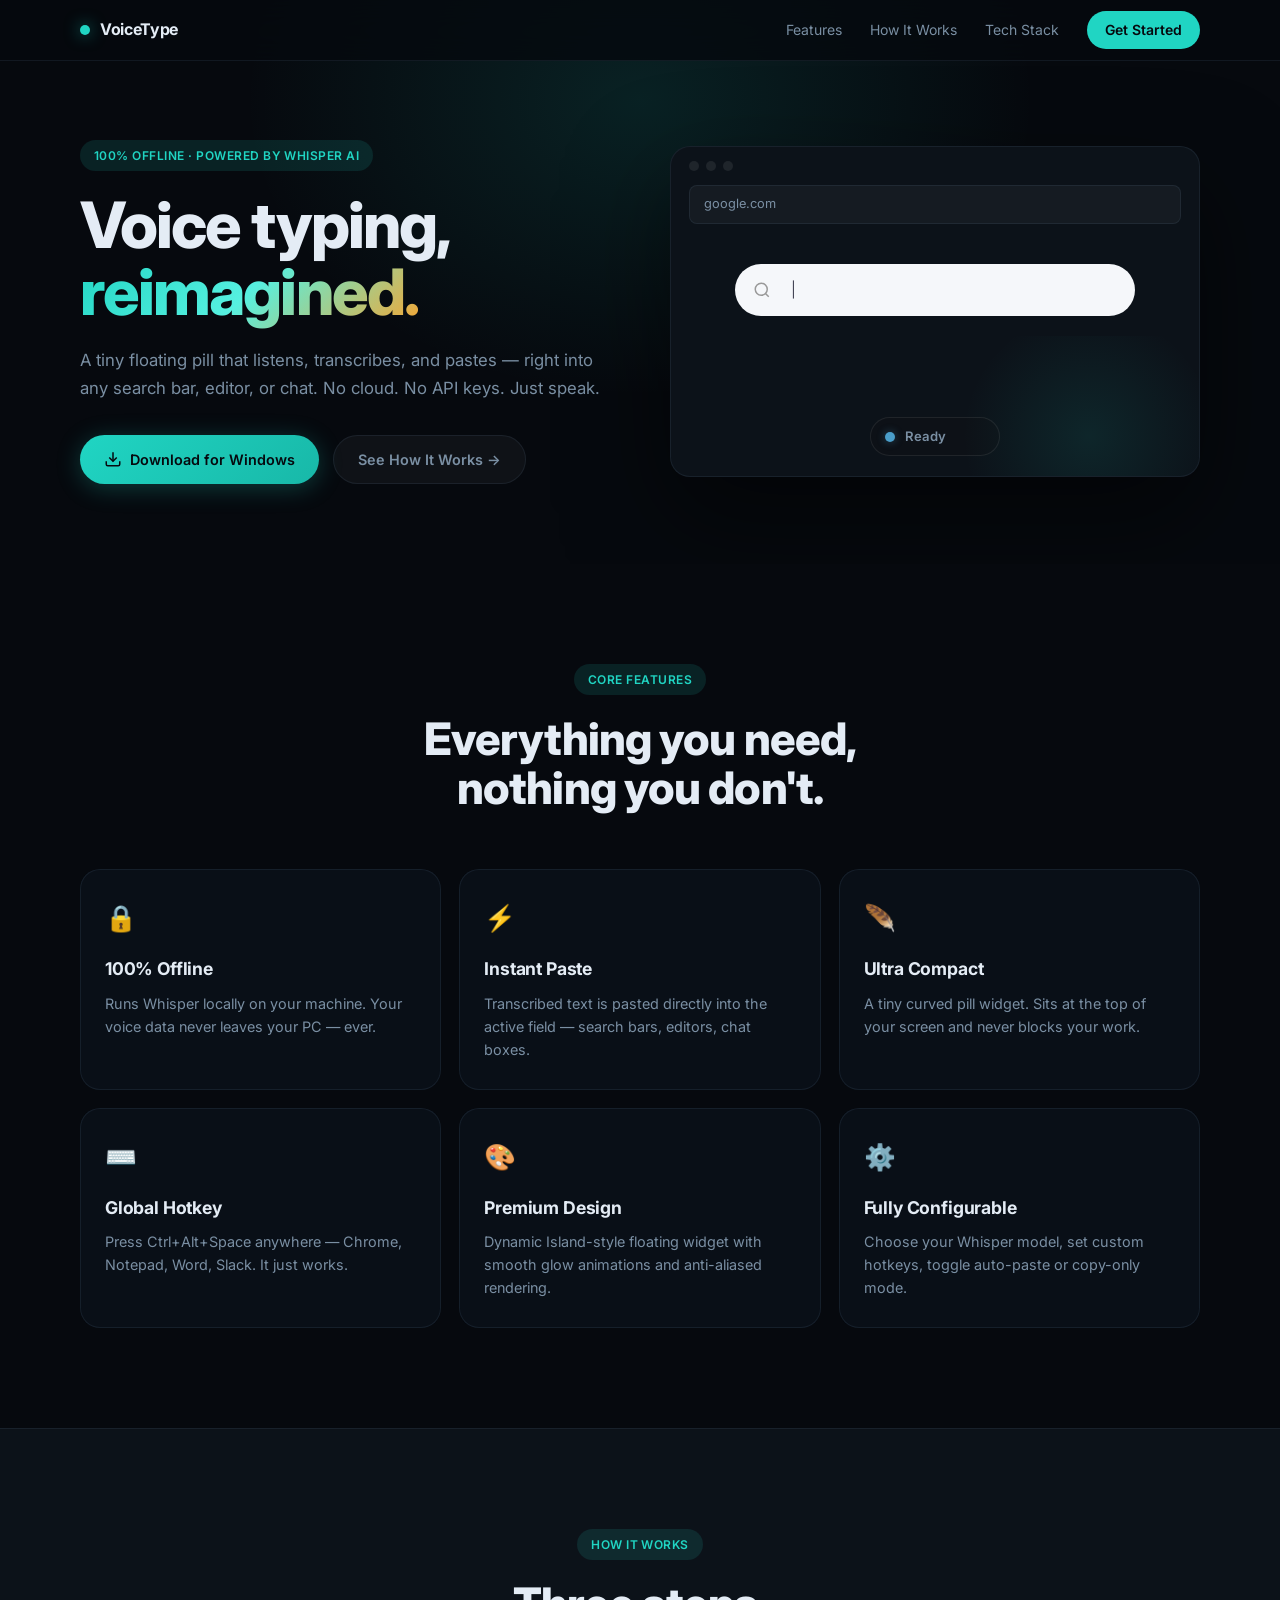
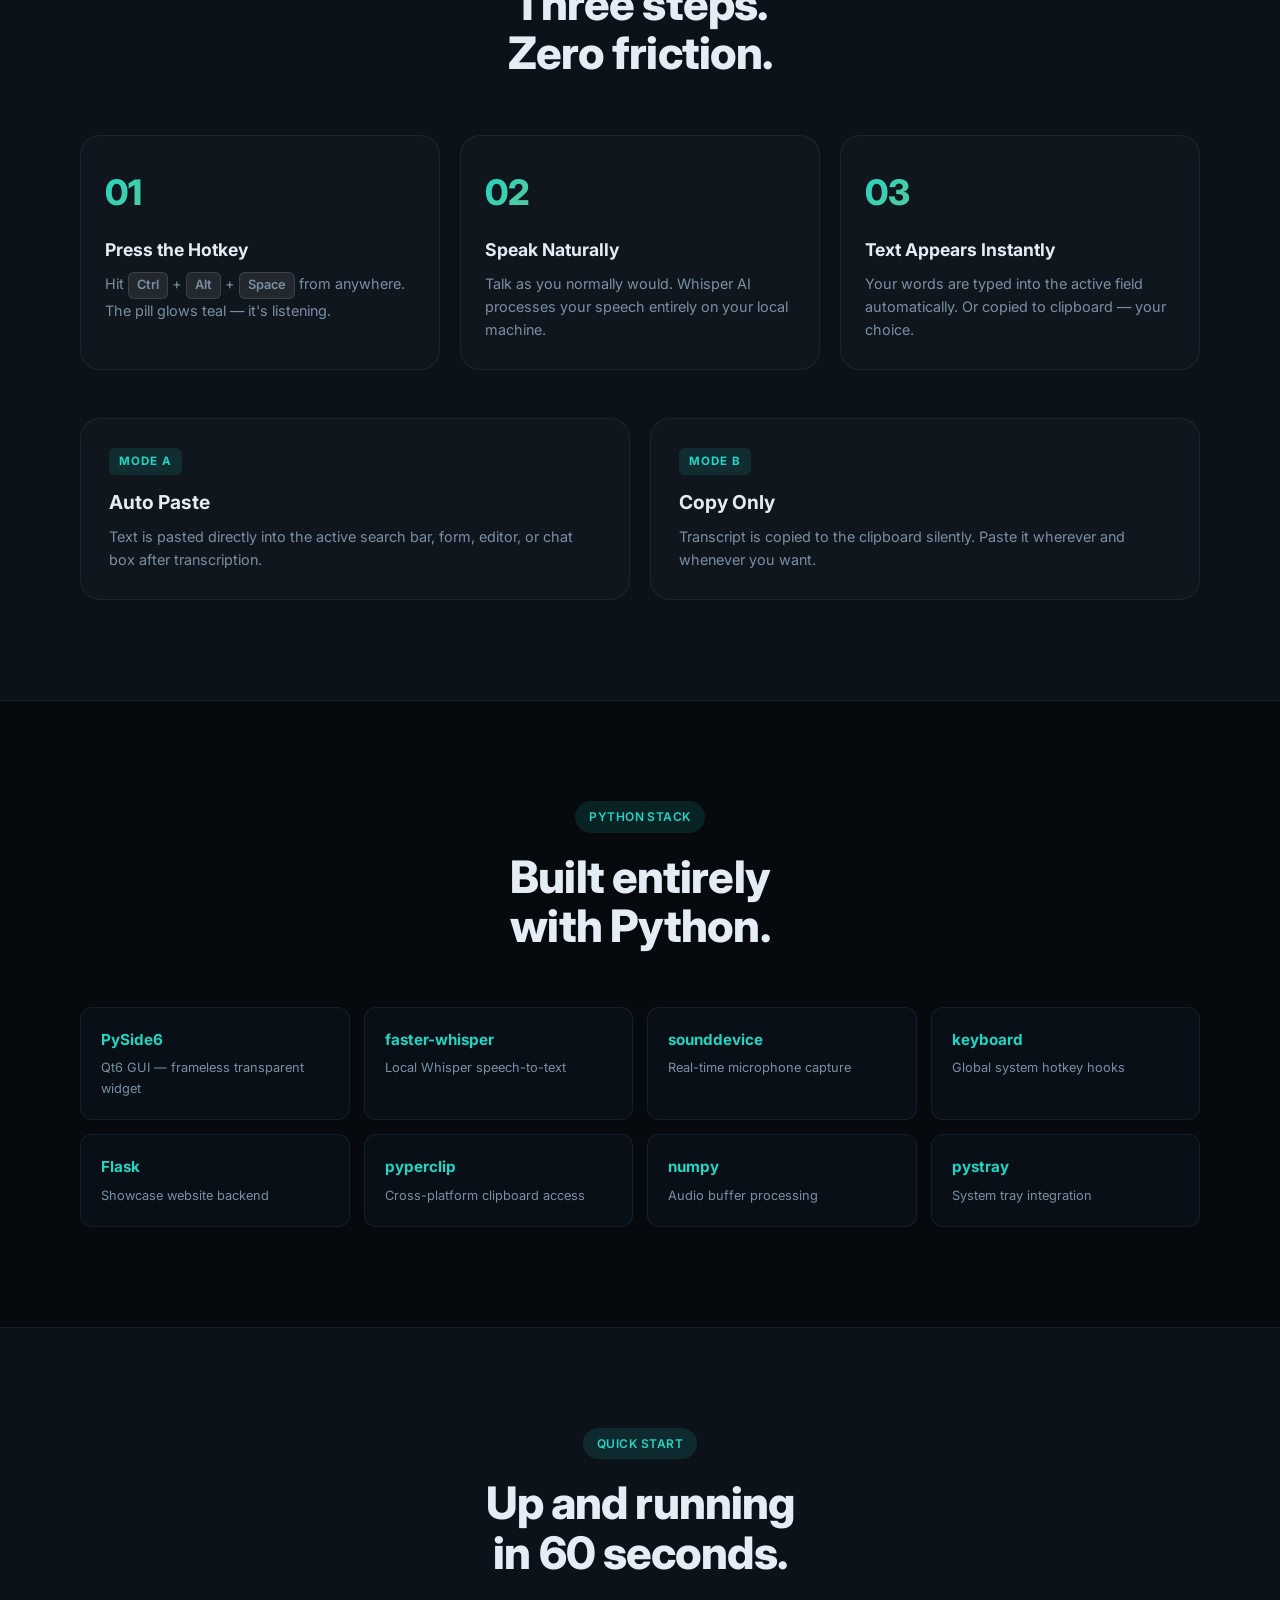
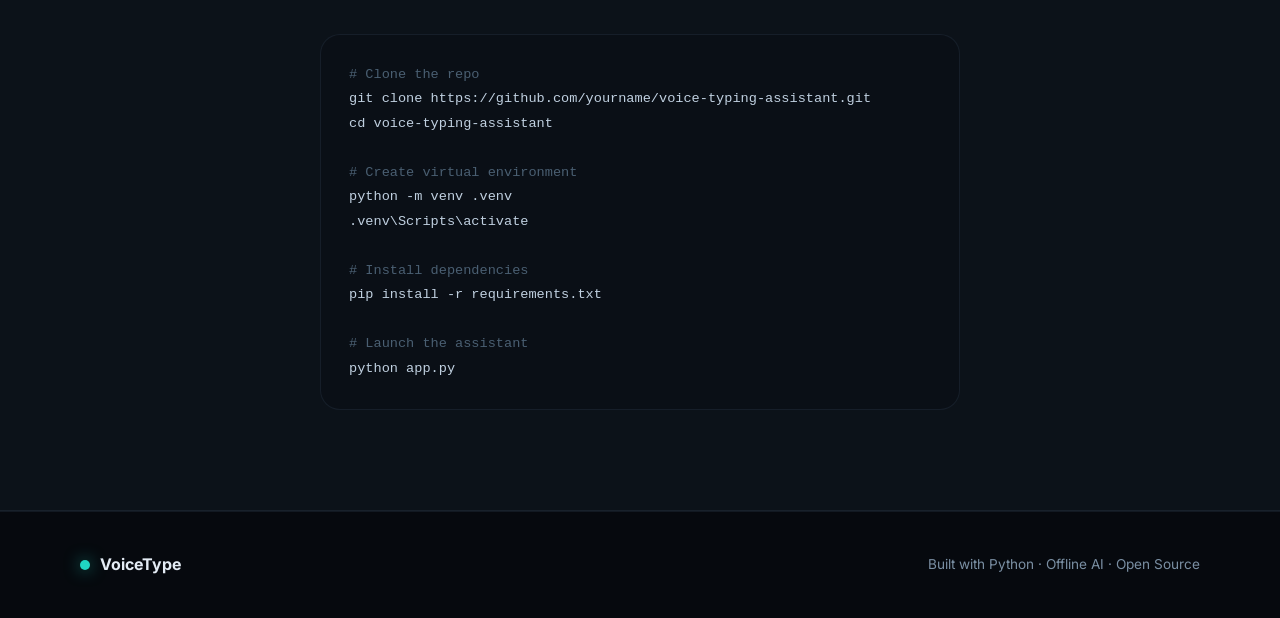
==== docs/index.html @ 8f7ecbcd "Add static docs for GitHub Pages hosting" ====
<!doctype html>
<html lang="en">
<head>
  <meta charset="utf-8">
  <meta name="viewport" content="width=device-width, initial-scale=1">
  <title>Voice Typing Assistant — Offline AI Voice Input for Windows</title>
  <meta name="description" content="A tiny floating voice assistant that transcribes speech locally using Whisper AI. No cloud, no API keys, no subscription. Built with Python.">
  <link rel="preconnect" href="https://fonts.googleapis.com">
  <link rel="preconnect" href="https://fonts.gstatic.com" crossorigin>
  <link href="https://fonts.googleapis.com/css2?family=Inter:wght@400;500;600;700;800&display=swap" rel="stylesheet">
  <link rel="icon" type="image/png" href="img/favicon.png">
  <link rel="stylesheet" href="css/style.css">
</head>
<body>

  <!-- ── Navigation ─────────────────────────────────────────────── -->
  <nav class="nav" id="nav">
    <div class="nav-inner">
      <a href="#" class="nav-brand">
        <span class="nav-dot"></span>
        <span>VoiceType</span>
      </a>
      <div class="nav-links">
        <a href="#features">Features</a>
        <a href="#how">How It Works</a>
        <a href="#tech">Tech Stack</a>
        <a href="#install" class="nav-cta">Get Started</a>
      </div>
    </div>
  </nav>

  <!-- ── Hero ───────────────────────────────────────────────────── -->
  <section class="hero">
    <div class="hero-glow"></div>
    <div class="container">
      <div class="hero-content fade-up">
        <span class="badge">100% Offline · Powered by Whisper AI</span>
        <h1>Voice typing,<br><span class="gradient-text">reimagined.</span></h1>
        <p class="hero-sub">A tiny floating pill that listens, transcribes, and pastes — right into any search bar, editor, or chat. No cloud. No API keys. Just speak.</p>
        <div class="hero-btns">
          <a href="#install" class="btn btn-primary">
            <svg width="18" height="18" viewBox="0 0 24 24" fill="none" stroke="currentColor" stroke-width="2"><path d="M21 15v4a2 2 0 0 1-2 2H5a2 2 0 0 1-2-2v-4"/><polyline points="7 10 12 15 17 10"/><line x1="12" y1="15" x2="12" y2="3"/></svg>
            Download for Windows
          </a>
          <a href="#how" class="btn btn-ghost">See How It Works →</a>
        </div>
      </div>

      <!-- Interactive pill demo -->
      <div class="hero-demo fade-up delay-1">
        <div class="demo-window">
          <div class="demo-dots"><span></span><span></span><span></span></div>
          <div class="demo-url-bar">google.com</div>
          <div class="demo-search-area">
            <div class="demo-search-box">
              <svg width="18" height="18" viewBox="0 0 24 24" fill="none" stroke="#999" stroke-width="2"><circle cx="11" cy="11" r="8"/><line x1="21" y1="21" x2="16.65" y2="16.65"/></svg>
              <span class="typed-text" id="typed-text"></span>
              <span class="cursor-blink">|</span>
            </div>
          </div>
          <!-- Floating pill inside the demo -->
          <div class="pill-widget" id="pill-widget">
            <div class="pill-glow" id="pill-glow"></div>
            <div class="pill-body">
              <div class="pill-dot" id="pill-dot"></div>
              <span class="pill-label" id="pill-label">Ready</span>
            </div>
          </div>
        </div>
      </div>
    </div>
  </section>

  <!-- ── Features ───────────────────────────────────────────────── -->
  <section class="section" id="features">
    <div class="container">
      <div class="section-head fade-up">
        <span class="badge">Core Features</span>
        <h2>Everything you need,<br>nothing you don't.</h2>
      </div>
      <div class="features-grid">
        <div class="feature-card fade-up">
          <div class="feature-icon">🔒</div>
          <h3>100% Offline</h3>
          <p>Runs Whisper locally on your machine. Your voice data never leaves your PC — ever.</p>
        </div>
        <div class="feature-card fade-up delay-1">
          <div class="feature-icon">⚡</div>
          <h3>Instant Paste</h3>
          <p>Transcribed text is pasted directly into the active field — search bars, editors, chat boxes.</p>
        </div>
        <div class="feature-card fade-up delay-2">
          <div class="feature-icon">🪶</div>
          <h3>Ultra Compact</h3>
          <p>A tiny curved pill widget. Sits at the top of your screen and never blocks your work.</p>
        </div>
        <div class="feature-card fade-up">
          <div class="feature-icon">⌨️</div>
          <h3>Global Hotkey</h3>
          <p>Press Ctrl+Alt+Space anywhere — Chrome, Notepad, Word, Slack. It just works.</p>
        </div>
        <div class="feature-card fade-up delay-1">
          <div class="feature-icon">🎨</div>
          <h3>Premium Design</h3>
          <p>Dynamic Island-style floating widget with smooth glow animations and anti-aliased rendering.</p>
        </div>
        <div class="feature-card fade-up delay-2">
          <div class="feature-icon">⚙️</div>
          <h3>Fully Configurable</h3>
          <p>Choose your Whisper model, set custom hotkeys, toggle auto-paste or copy-only mode.</p>
        </div>
      </div>
    </div>
  </section>

  <!-- ── How It Works ───────────────────────────────────────────── -->
  <section class="section section-dark" id="how">
    <div class="container">
      <div class="section-head fade-up">
        <span class="badge">How It Works</span>
        <h2>Three steps.<br>Zero friction.</h2>
      </div>
      <div class="steps">
        <div class="step fade-up">
          <div class="step-num">01</div>
          <div class="step-content">
            <h3>Press the Hotkey</h3>
            <p>Hit <kbd>Ctrl</kbd> + <kbd>Alt</kbd> + <kbd>Space</kbd> from anywhere. The pill glows teal — it's listening.</p>
          </div>
        </div>
        <div class="step fade-up delay-1">
          <div class="step-num">02</div>
          <div class="step-content">
            <h3>Speak Naturally</h3>
            <p>Talk as you normally would. Whisper AI processes your speech entirely on your local machine.</p>
          </div>
        </div>
        <div class="step fade-up delay-2">
          <div class="step-num">03</div>
          <div class="step-content">
            <h3>Text Appears Instantly</h3>
            <p>Your words are typed into the active field automatically. Or copied to clipboard — your choice.</p>
          </div>
        </div>
      </div>

      <!-- Mode cards -->
      <div class="modes fade-up">
        <div class="mode-card">
          <span class="mode-tag">Mode A</span>
          <h3>Auto Paste</h3>
          <p>Text is pasted directly into the active search bar, form, editor, or chat box after transcription.</p>
        </div>
        <div class="mode-card">
          <span class="mode-tag">Mode B</span>
          <h3>Copy Only</h3>
          <p>Transcript is copied to the clipboard silently. Paste it wherever and whenever you want.</p>
        </div>
      </div>
    </div>
  </section>

  <!-- ── Tech Stack ─────────────────────────────────────────────── -->
  <section class="section" id="tech">
    <div class="container">
      <div class="section-head fade-up">
        <span class="badge">Python Stack</span>
        <h2>Built entirely<br>with Python.</h2>
      </div>
      <div class="tech-grid fade-up">
        <div class="tech-item">
          <span class="tech-name">PySide6</span>
          <span class="tech-desc">Qt6 GUI — frameless transparent widget</span>
        </div>
        <div class="tech-item">
          <span class="tech-name">faster-whisper</span>
          <span class="tech-desc">Local Whisper speech-to-text</span>
        </div>
        <div class="tech-item">
          <span class="tech-name">sounddevice</span>
          <span class="tech-desc">Real-time microphone capture</span>
        </div>
        <div class="tech-item">
          <span class="tech-name">keyboard</span>
          <span class="tech-desc">Global system hotkey hooks</span>
        </div>
        <div class="tech-item">
          <span class="tech-name">Flask</span>
          <span class="tech-desc">Showcase website backend</span>
        </div>
        <div class="tech-item">
          <span class="tech-name">pyperclip</span>
          <span class="tech-desc">Cross-platform clipboard access</span>
        </div>
        <div class="tech-item">
          <span class="tech-name">numpy</span>
          <span class="tech-desc">Audio buffer processing</span>
        </div>
        <div class="tech-item">
          <span class="tech-name">pystray</span>
          <span class="tech-desc">System tray integration</span>
        </div>
      </div>
    </div>
  </section>

  <!-- ── Install ────────────────────────────────────────────────── -->
  <section class="section section-dark" id="install">
    <div class="container">
      <div class="section-head fade-up">
        <span class="badge">Quick Start</span>
        <h2>Up and running<br>in 60 seconds.</h2>
      </div>
      <div class="install-card fade-up">
        <pre><code><span class="cmd-comment"># Clone the repo</span>
git clone https://github.com/yourname/voice-typing-assistant.git
cd voice-typing-assistant

<span class="cmd-comment"># Create virtual environment</span>
python -m venv .venv
.venv\Scripts\activate

<span class="cmd-comment"># Install dependencies</span>
pip install -r requirements.txt

<span class="cmd-comment"># Launch the assistant</span>
python app.py</code></pre>
      </div>
    </div>
  </section>

  <!-- ── Footer ─────────────────────────────────────────────────── -->
  <footer class="footer">
    <div class="container footer-inner">
      <div class="footer-brand">
        <span class="nav-dot"></span>
        <span>VoiceType</span>
      </div>
      <p>Built with Python · Offline AI · Open Source</p>
    </div>
  </footer>

  <script src="js/app.js"></script>
</body>
</html>
---- docs/css/style.css ----
/* ═══════════════════════════════════════════════════════════════════
   Voice Typing Assistant — Showcase Website
   Premium dark theme with teal accent
   ═══════════════════════════════════════════════════════════════════ */

:root {
  --bg:         #06090e;
  --bg-card:    rgba(12, 18, 28, 0.72);
  --bg-elevate: #0c1219;
  --border:     rgba(130, 170, 200, 0.1);
  --text:       #e4ecf5;
  --text-dim:   #7a8fa3;
  --accent:     #20d5c3;
  --accent-dim: rgba(32, 213, 195, 0.12);
  --amber:      #f7a531;
  --radius:     20px;
  --radius-sm:  12px;
  --font:       'Inter', -apple-system, BlinkMacSystemFont, sans-serif;
}

/* ── Reset ──────────────────────────────────────────────────────── */
*, *::before, *::after { box-sizing: border-box; margin: 0; padding: 0; }
html { scroll-behavior: smooth; -webkit-font-smoothing: antialiased; }

body {
  font-family: var(--font);
  color: var(--text);
  background: var(--bg);
  line-height: 1.6;
  overflow-x: hidden;
}

a { color: inherit; text-decoration: none; }
img { max-width: 100%; display: block; }

.container {
  width: min(1120px, 100% - 40px);
  margin: 0 auto;
}

/* ── Navigation ─────────────────────────────────────────────────── */
.nav {
  position: fixed;
  top: 0;
  left: 0;
  right: 0;
  z-index: 100;
  padding: 0 20px;
  backdrop-filter: blur(20px);
  background: rgba(6, 9, 14, 0.8);
  border-bottom: 1px solid var(--border);
  transition: background 0.3s;
}

.nav-inner {
  max-width: 1120px;
  margin: 0 auto;
  display: flex;
  align-items: center;
  justify-content: space-between;
  height: 60px;
}

.nav-brand {
  display: flex;
  align-items: center;
  gap: 10px;
  font-weight: 700;
  font-size: 1rem;
  letter-spacing: -0.02em;
}

.nav-dot {
  width: 10px;
  height: 10px;
  border-radius: 50%;
  background: var(--accent);
  box-shadow: 0 0 16px rgba(32, 213, 195, 0.6);
}

.nav-links {
  display: flex;
  align-items: center;
  gap: 28px;
  font-size: 0.875rem;
  color: var(--text-dim);
}

.nav-links a:hover { color: var(--text); }

.nav-cta {
  padding: 8px 18px;
  border-radius: 999px;
  background: var(--accent);
  color: #06090e !important;
  font-weight: 600;
  transition: transform 0.15s, box-shadow 0.15s;
}

.nav-cta:hover {
  transform: translateY(-1px);
  box-shadow: 0 4px 20px rgba(32, 213, 195, 0.3);
}

/* ── Hero ───────────────────────────────────────────────────────── */
.hero {
  position: relative;
  padding: 140px 0 80px;
  overflow: hidden;
}

.hero-glow {
  position: absolute;
  top: -200px;
  left: 50%;
  transform: translateX(-50%);
  width: 800px;
  height: 600px;
  background: radial-gradient(ellipse, rgba(32, 213, 195, 0.12) 0%, transparent 70%);
  pointer-events: none;
}

.hero .container {
  display: grid;
  grid-template-columns: 1fr 1fr;
  gap: 60px;
  align-items: center;
}

.badge {
  display: inline-block;
  padding: 6px 14px;
  border-radius: 999px;
  background: var(--accent-dim);
  color: var(--accent);
  font-size: 0.75rem;
  font-weight: 600;
  letter-spacing: 0.04em;
  text-transform: uppercase;
  margin-bottom: 20px;
}

h1 {
  font-size: clamp(2.8rem, 5vw, 4.2rem);
  font-weight: 800;
  line-height: 1.05;
  letter-spacing: -0.03em;
}

.gradient-text {
  background: linear-gradient(135deg, #20d5c3 0%, #56f0e0 50%, #f7a531 100%);
  -webkit-background-clip: text;
  -webkit-text-fill-color: transparent;
  background-clip: text;
}

.hero-sub {
  margin-top: 20px;
  font-size: 1.05rem;
  color: var(--text-dim);
  max-width: 48ch;
  line-height: 1.7;
}

.hero-btns {
  display: flex;
  gap: 14px;
  margin-top: 32px;
  flex-wrap: wrap;
}

/* ── Buttons ────────────────────────────────────────────────────── */
.btn {
  display: inline-flex;
  align-items: center;
  gap: 8px;
  padding: 12px 24px;
  border-radius: 999px;
  font-weight: 600;
  font-size: 0.9rem;
  transition: transform 0.15s, box-shadow 0.2s, background 0.2s;
}

.btn:hover { transform: translateY(-1px); }

.btn-primary {
  background: linear-gradient(135deg, #20d5c3, #18b8a8);
  color: #06090e;
  box-shadow: 0 4px 24px rgba(32, 213, 195, 0.25);
}

.btn-primary:hover {
  box-shadow: 0 6px 32px rgba(32, 213, 195, 0.4);
}

.btn-ghost {
  color: var(--text-dim);
  background: rgba(255, 255, 255, 0.04);
  border: 1px solid var(--border);
}

.btn-ghost:hover {
  color: var(--text);
  background: rgba(255, 255, 255, 0.07);
}

/* ── Hero Demo (interactive pill mockup) ────────────────────────── */
.demo-window {
  position: relative;
  background: #0c1219;
  border: 1px solid var(--border);
  border-radius: var(--radius);
  padding: 14px 18px 160px;
  box-shadow: 0 40px 100px rgba(0, 0, 0, 0.5);
  overflow: hidden;
}

.demo-window::after {
  content: '';
  position: absolute;
  bottom: -60px;
  right: -40px;
  width: 300px;
  height: 200px;
  background: radial-gradient(circle, rgba(32, 213, 195, 0.1), transparent 70%);
  pointer-events: none;
}

.demo-dots {
  display: flex;
  gap: 7px;
  margin-bottom: 14px;
}

.demo-dots span {
  width: 10px;
  height: 10px;
  border-radius: 50%;
  background: rgba(255, 255, 255, 0.08);
}

.demo-url-bar {
  padding: 8px 14px;
  border-radius: 8px;
  background: rgba(255, 255, 255, 0.04);
  border: 1px solid var(--border);
  font-size: 0.8rem;
  color: var(--text-dim);
  margin-bottom: 40px;
}

.demo-search-area {
  display: flex;
  justify-content: center;
  padding: 0 20px;
}

.demo-search-box {
  display: flex;
  align-items: center;
  gap: 10px;
  width: 100%;
  max-width: 400px;
  padding: 14px 18px;
  border-radius: 999px;
  background: #f5f7fa;
  color: #1a1a2e;
  font-size: 0.95rem;
  min-height: 48px;
}

.typed-text {
  font-weight: 500;
}

.cursor-blink {
  color: #1a1a2e;
  animation: blink 1s steps(1) infinite;
  font-weight: 300;
}

/* ── Pill widget (in demo) ──────────────────────────────────────── */
.pill-widget {
  position: absolute;
  bottom: 20px;
  left: 50%;
  transform: translateX(-50%);
}

.pill-glow {
  position: absolute;
  inset: -8px;
  border-radius: 999px;
  opacity: 0;
  transition: opacity 0.4s, background 0.4s;
}

.pill-body {
  position: relative;
  display: flex;
  align-items: center;
  gap: 10px;
  padding: 8px 20px 8px 14px;
  border-radius: 999px;
  background: #0d1117;
  border: 1px solid rgba(255, 255, 255, 0.08);
  min-width: 130px;
}

.pill-dot {
  width: 10px;
  height: 10px;
  border-radius: 50%;
  background: #4a9eca;
  box-shadow: 0 0 8px rgba(74, 158, 202, 0.4);
  transition: background 0.3s, box-shadow 0.3s, transform 0.3s;
}

.pill-label {
  font-size: 0.82rem;
  font-weight: 600;
  color: #7a8fa3;
  transition: color 0.3s;
  white-space: nowrap;
}

/* Pill states */
.pill-widget.listening .pill-glow {
  opacity: 1;
  background: rgba(32, 213, 195, 0.12);
}
.pill-widget.listening .pill-body {
  border-color: rgba(32, 213, 195, 0.3);
}
.pill-widget.listening .pill-dot {
  background: #20d5c3;
  box-shadow: 0 0 14px rgba(32, 213, 195, 0.6);
  animation: pulse-dot 1.2s ease-in-out infinite;
}
.pill-widget.listening .pill-label {
  color: #e4ecf5;
}

.pill-widget.processing .pill-glow {
  opacity: 1;
  background: rgba(247, 165, 49, 0.1);
}
.pill-widget.processing .pill-body {
  border-color: rgba(247, 165, 49, 0.3);
}
.pill-widget.processing .pill-dot {
  background: #f7a531;
  box-shadow: 0 0 14px rgba(247, 165, 49, 0.5);
  animation: pulse-dot 0.6s ease-in-out infinite;
}
.pill-widget.processing .pill-label {
  color: #e4ecf5;
}

.pill-widget.done .pill-dot {
  background: #20d5c3;
  box-shadow: 0 0 10px rgba(32, 213, 195, 0.5);
}
.pill-widget.done .pill-label {
  color: #20d5c3;
}

/* ── Sections ───────────────────────────────────────────────────── */
.section {
  padding: 100px 0;
}

.section-dark {
  background: var(--bg-elevate);
  border-top: 1px solid var(--border);
  border-bottom: 1px solid var(--border);
}

.section-head {
  text-align: center;
  margin-bottom: 56px;
}

.section-head h2 {
  font-size: clamp(2rem, 3.5vw, 3rem);
  font-weight: 800;
  letter-spacing: -0.02em;
  line-height: 1.1;
}

/* ── Feature cards ──────────────────────────────────────────────── */
.features-grid {
  display: grid;
  grid-template-columns: repeat(3, 1fr);
  gap: 18px;
}

.feature-card {
  padding: 28px 24px;
  border-radius: var(--radius);
  background: var(--bg-card);
  border: 1px solid var(--border);
  backdrop-filter: blur(12px);
  transition: transform 0.2s, border-color 0.2s, box-shadow 0.3s;
}

.feature-card:hover {
  transform: translateY(-4px);
  border-color: rgba(32, 213, 195, 0.2);
  box-shadow: 0 20px 60px rgba(0, 0, 0, 0.3);
}

.feature-icon {
  font-size: 1.6rem;
  margin-bottom: 16px;
}

.feature-card h3 {
  font-size: 1.1rem;
  font-weight: 700;
  margin-bottom: 8px;
  letter-spacing: -0.01em;
}

.feature-card p {
  color: var(--text-dim);
  font-size: 0.9rem;
  line-height: 1.6;
}

/* ── Steps ──────────────────────────────────────────────────────── */
.steps {
  display: grid;
  grid-template-columns: repeat(3, 1fr);
  gap: 20px;
  margin-bottom: 48px;
}

.step {
  padding: 28px 24px;
  border-radius: var(--radius);
  background: rgba(255, 255, 255, 0.02);
  border: 1px solid var(--border);
  transition: transform 0.2s;
}

.step:hover { transform: translateY(-3px); }

.step-num {
  font-size: 2.2rem;
  font-weight: 800;
  background: linear-gradient(135deg, var(--accent), var(--amber));
  -webkit-background-clip: text;
  -webkit-text-fill-color: transparent;
  background-clip: text;
  margin-bottom: 16px;
}

.step-content h3 {
  font-size: 1.1rem;
  font-weight: 700;
  margin-bottom: 8px;
}

.step-content p {
  color: var(--text-dim);
  font-size: 0.9rem;
  line-height: 1.6;
}

kbd {
  display: inline-block;
  padding: 2px 8px;
  border-radius: 6px;
  background: rgba(255, 255, 255, 0.08);
  border: 1px solid rgba(255, 255, 255, 0.12);
  font-family: var(--font);
  font-size: 0.8rem;
  font-weight: 600;
}

/* ── Mode cards ─────────────────────────────────────────────────── */
.modes {
  display: grid;
  grid-template-columns: 1fr 1fr;
  gap: 20px;
}

.mode-card {
  padding: 28px;
  border-radius: var(--radius);
  background: rgba(255, 255, 255, 0.02);
  border: 1px solid var(--border);
}

.mode-tag {
  display: inline-block;
  padding: 4px 10px;
  border-radius: 6px;
  background: var(--accent-dim);
  color: var(--accent);
  font-size: 0.72rem;
  font-weight: 700;
  text-transform: uppercase;
  letter-spacing: 0.08em;
  margin-bottom: 12px;
}

.mode-card h3 {
  font-size: 1.2rem;
  font-weight: 700;
  margin-bottom: 8px;
}

.mode-card p {
  color: var(--text-dim);
  font-size: 0.9rem;
  line-height: 1.6;
}

/* ── Tech grid ──────────────────────────────────────────────────── */
.tech-grid {
  display: grid;
  grid-template-columns: repeat(4, 1fr);
  gap: 14px;
}

.tech-item {
  padding: 20px;
  border-radius: var(--radius-sm);
  background: var(--bg-card);
  border: 1px solid var(--border);
  display: flex;
  flex-direction: column;
  gap: 6px;
  transition: border-color 0.2s;
}

.tech-item:hover {
  border-color: rgba(32, 213, 195, 0.2);
}

.tech-name {
  font-weight: 700;
  font-size: 0.95rem;
  color: var(--accent);
}

.tech-desc {
  font-size: 0.8rem;
  color: var(--text-dim);
}

/* ── Install card ───────────────────────────────────────────────── */
.install-card {
  max-width: 640px;
  margin: 0 auto;
  padding: 28px;
  border-radius: var(--radius);
  background: #0a0f16;
  border: 1px solid var(--border);
  overflow-x: auto;
}

.install-card pre {
  margin: 0;
  font-family: 'JetBrains Mono', 'Fira Code', monospace;
  font-size: 0.85rem;
  line-height: 1.8;
  color: #c0d0e0;
}

.cmd-comment {
  color: #4a5f72;
}

/* ── Footer ─────────────────────────────────────────────────────── */
.footer {
  padding: 40px 0;
  border-top: 1px solid var(--border);
}

.footer-inner {
  display: flex;
  align-items: center;
  justify-content: space-between;
}

.footer-brand {
  display: flex;
  align-items: center;
  gap: 10px;
  font-weight: 700;
}

.footer p {
  color: var(--text-dim);
  font-size: 0.85rem;
}

/* ── Animations ─────────────────────────────────────────────────── */
@keyframes blink {
  50% { opacity: 0; }
}

@keyframes pulse-dot {
  0%, 100% { transform: scale(1); }
  50% { transform: scale(1.3); }
}

/* Scroll reveal */
.fade-up {
  opacity: 0;
  transform: translateY(30px);
  transition: opacity 0.6s ease-out, transform 0.6s ease-out;
}

.fade-up.visible {
  opacity: 1;
  transform: translateY(0);
}

.delay-1 { transition-delay: 0.1s; }
.delay-2 { transition-delay: 0.2s; }

/* ── Responsive ─────────────────────────────────────────────────── */
@media (max-width: 900px) {
  .hero .container {
    grid-template-columns: 1fr;
    gap: 40px;
  }

  .features-grid,
  .steps {
    grid-template-columns: 1fr 1fr;
  }

  .tech-grid {
    grid-template-columns: 1fr 1fr;
  }

  .nav-links a:not(.nav-cta) { display: none; }
}

@media (max-width: 600px) {
  .features-grid,
  .steps,
  .modes,
  .tech-grid {
    grid-template-columns: 1fr;
  }

  .hero { padding: 120px 0 60px; }
  .section { padding: 64px 0; }

  .footer-inner {
    flex-direction: column;
    gap: 12px;
    text-align: center;
  }
}
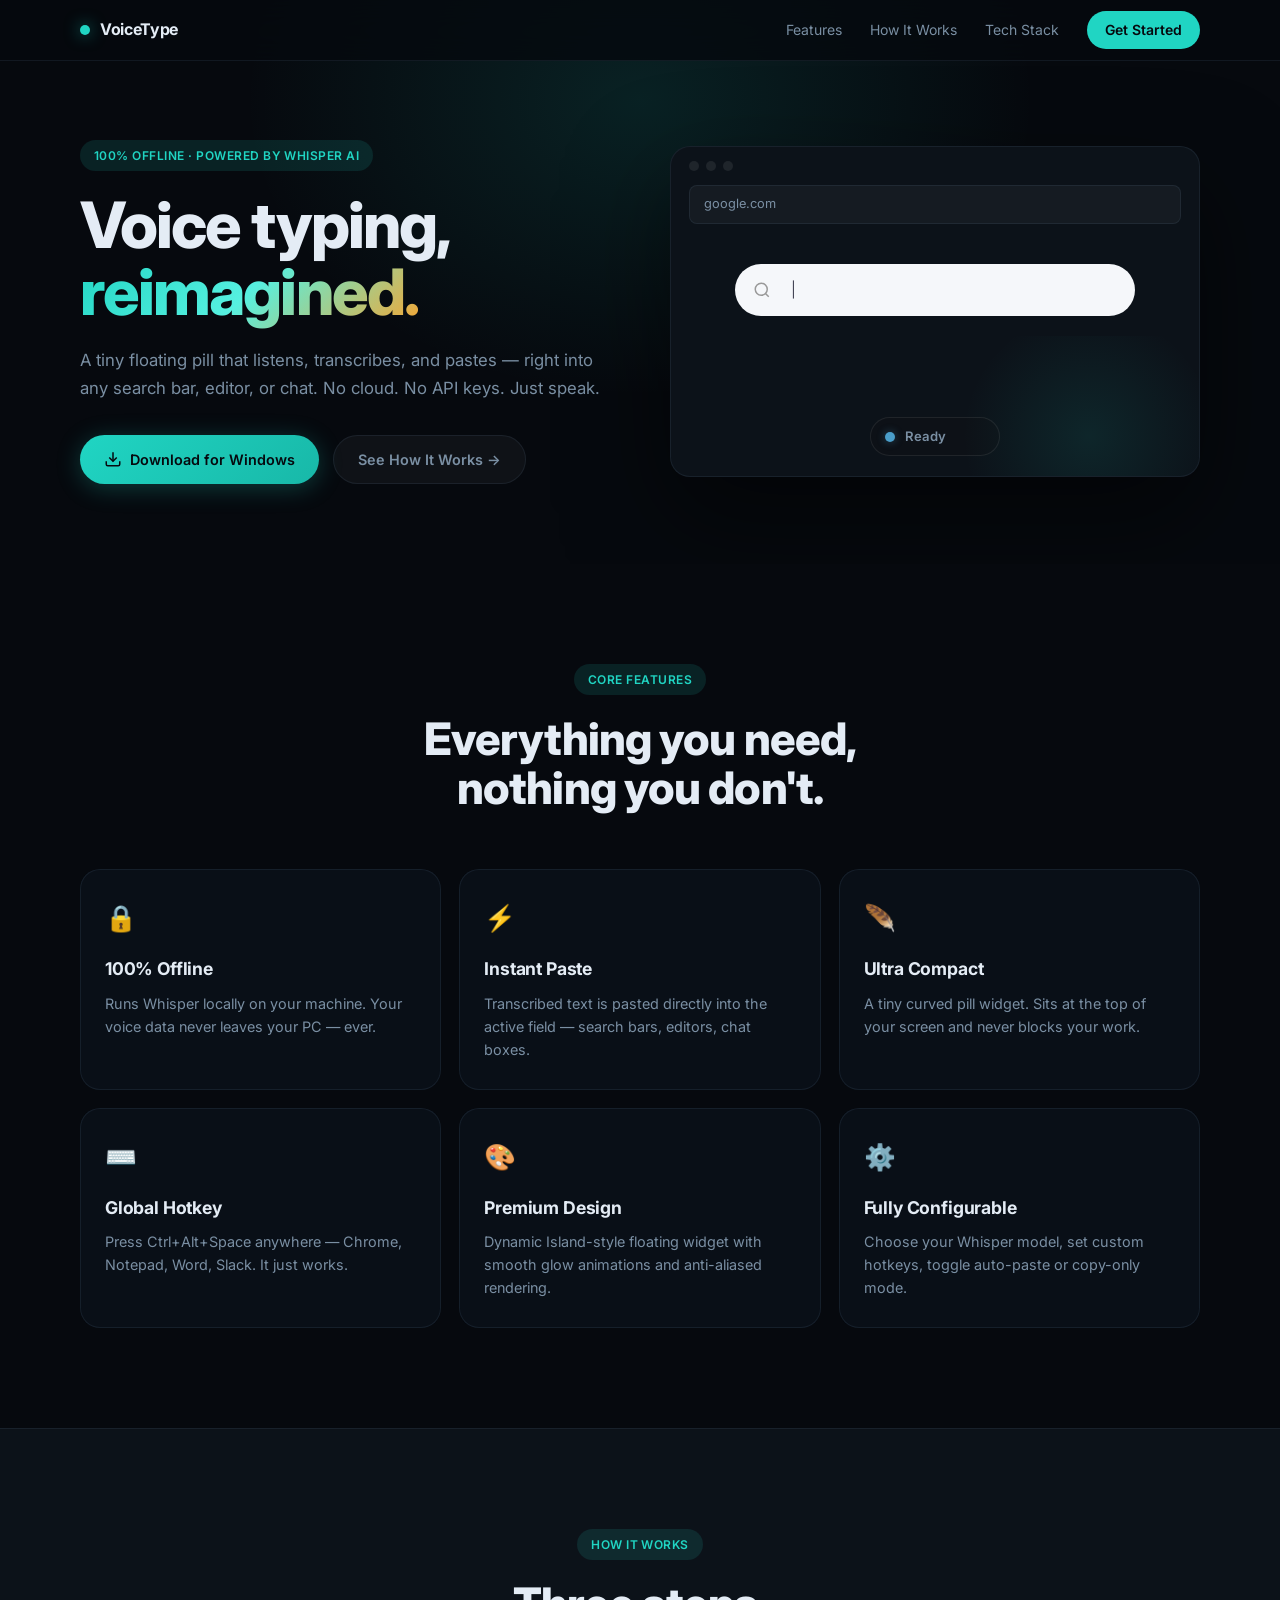
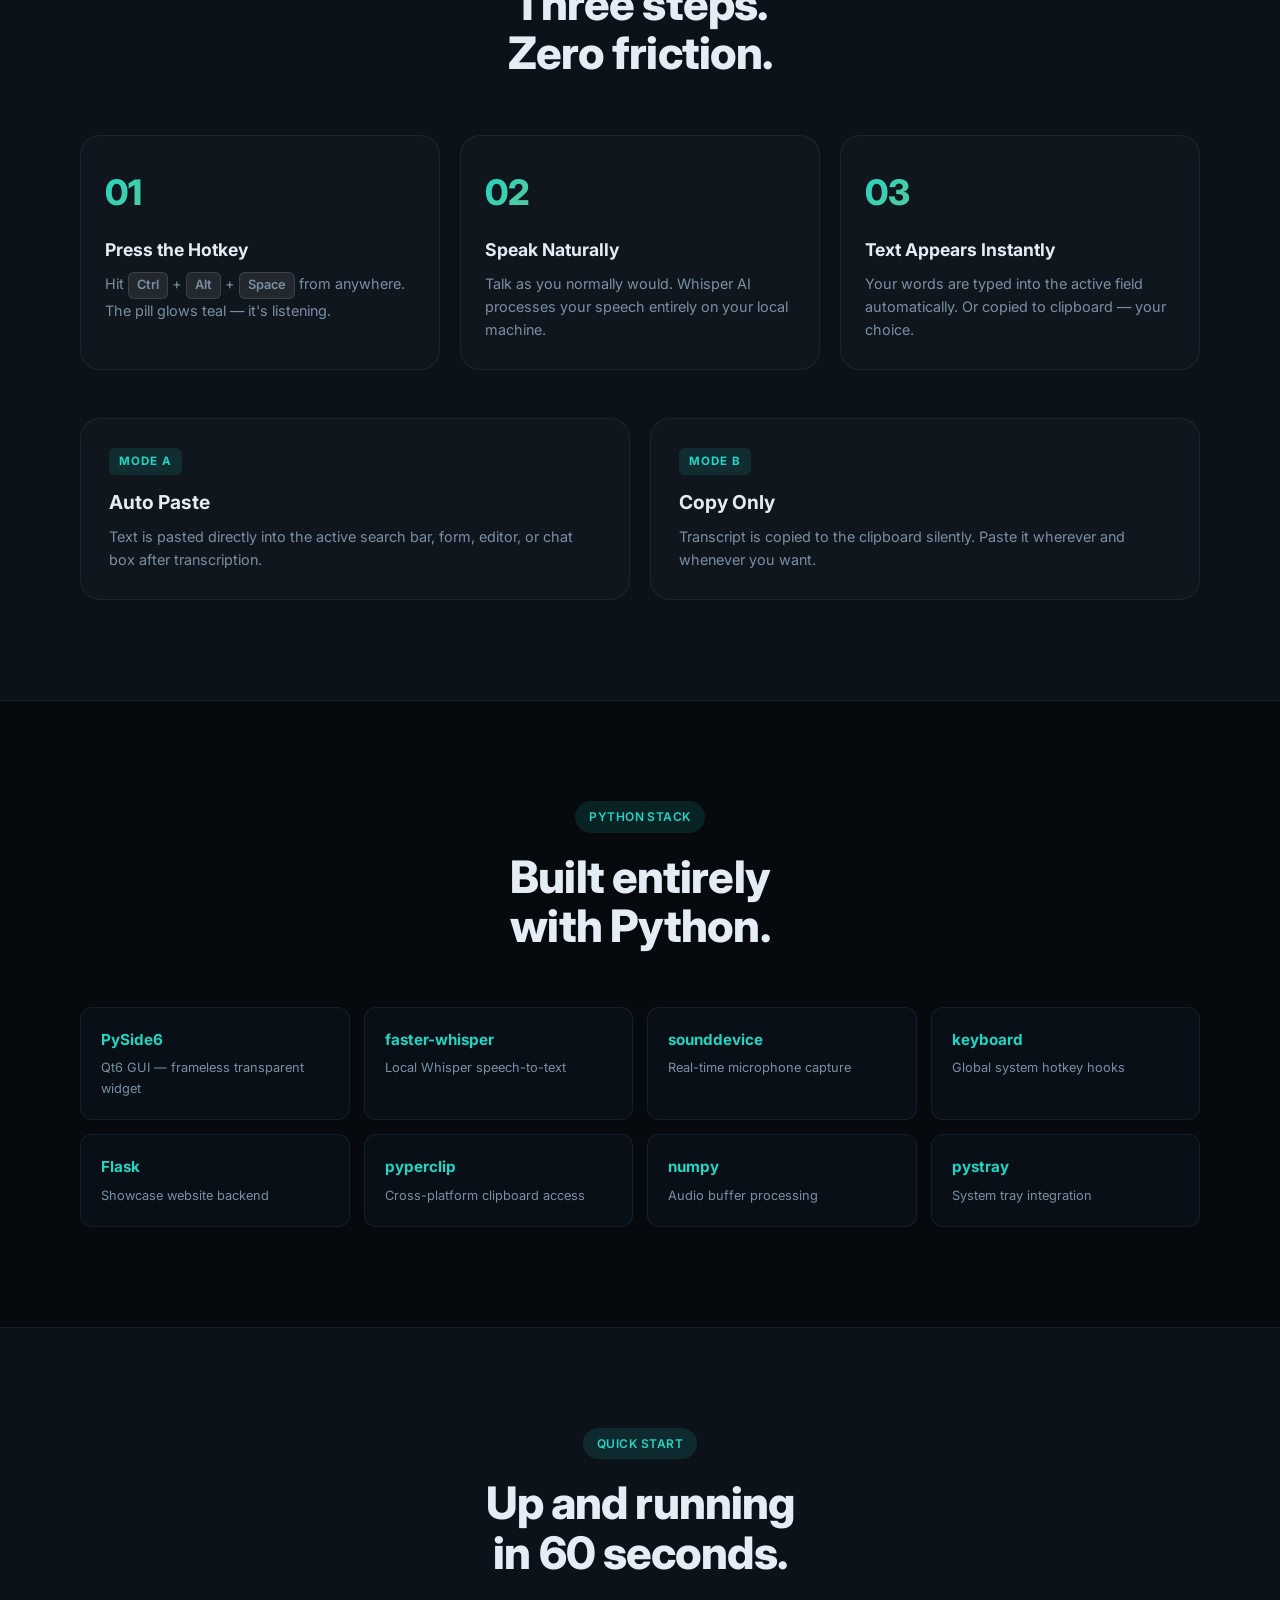
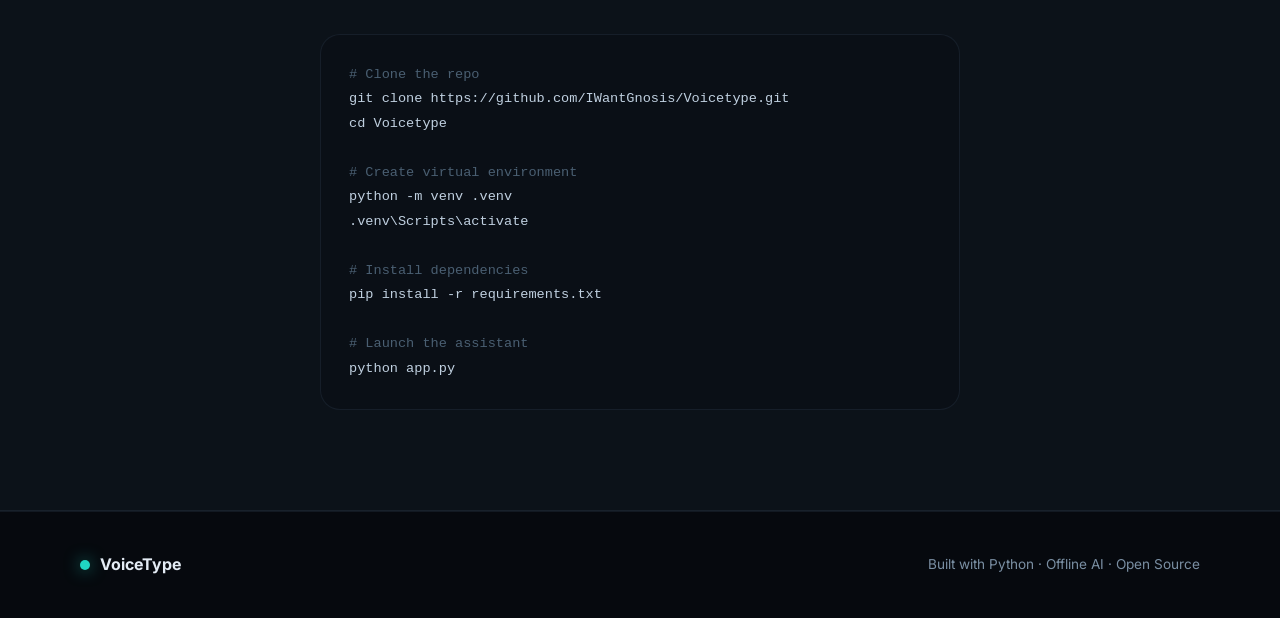
==== commit c10f9902: "Update username and repository name references to Voicetype" ====
--- a/docs/index.html
+++ b/docs/index.html
@@ -213,8 +213,8 @@
       </div>
       <div class="install-card fade-up">
         <pre><code><span class="cmd-comment"># Clone the repo</span>
-git clone https://github.com/yourname/voice-typing-assistant.git
-cd voice-typing-assistant
+git clone https://github.com/IWantGnosis/Voicetype.git
+cd Voicetype
 
 <span class="cmd-comment"># Create virtual environment</span>
 python -m venv .venv
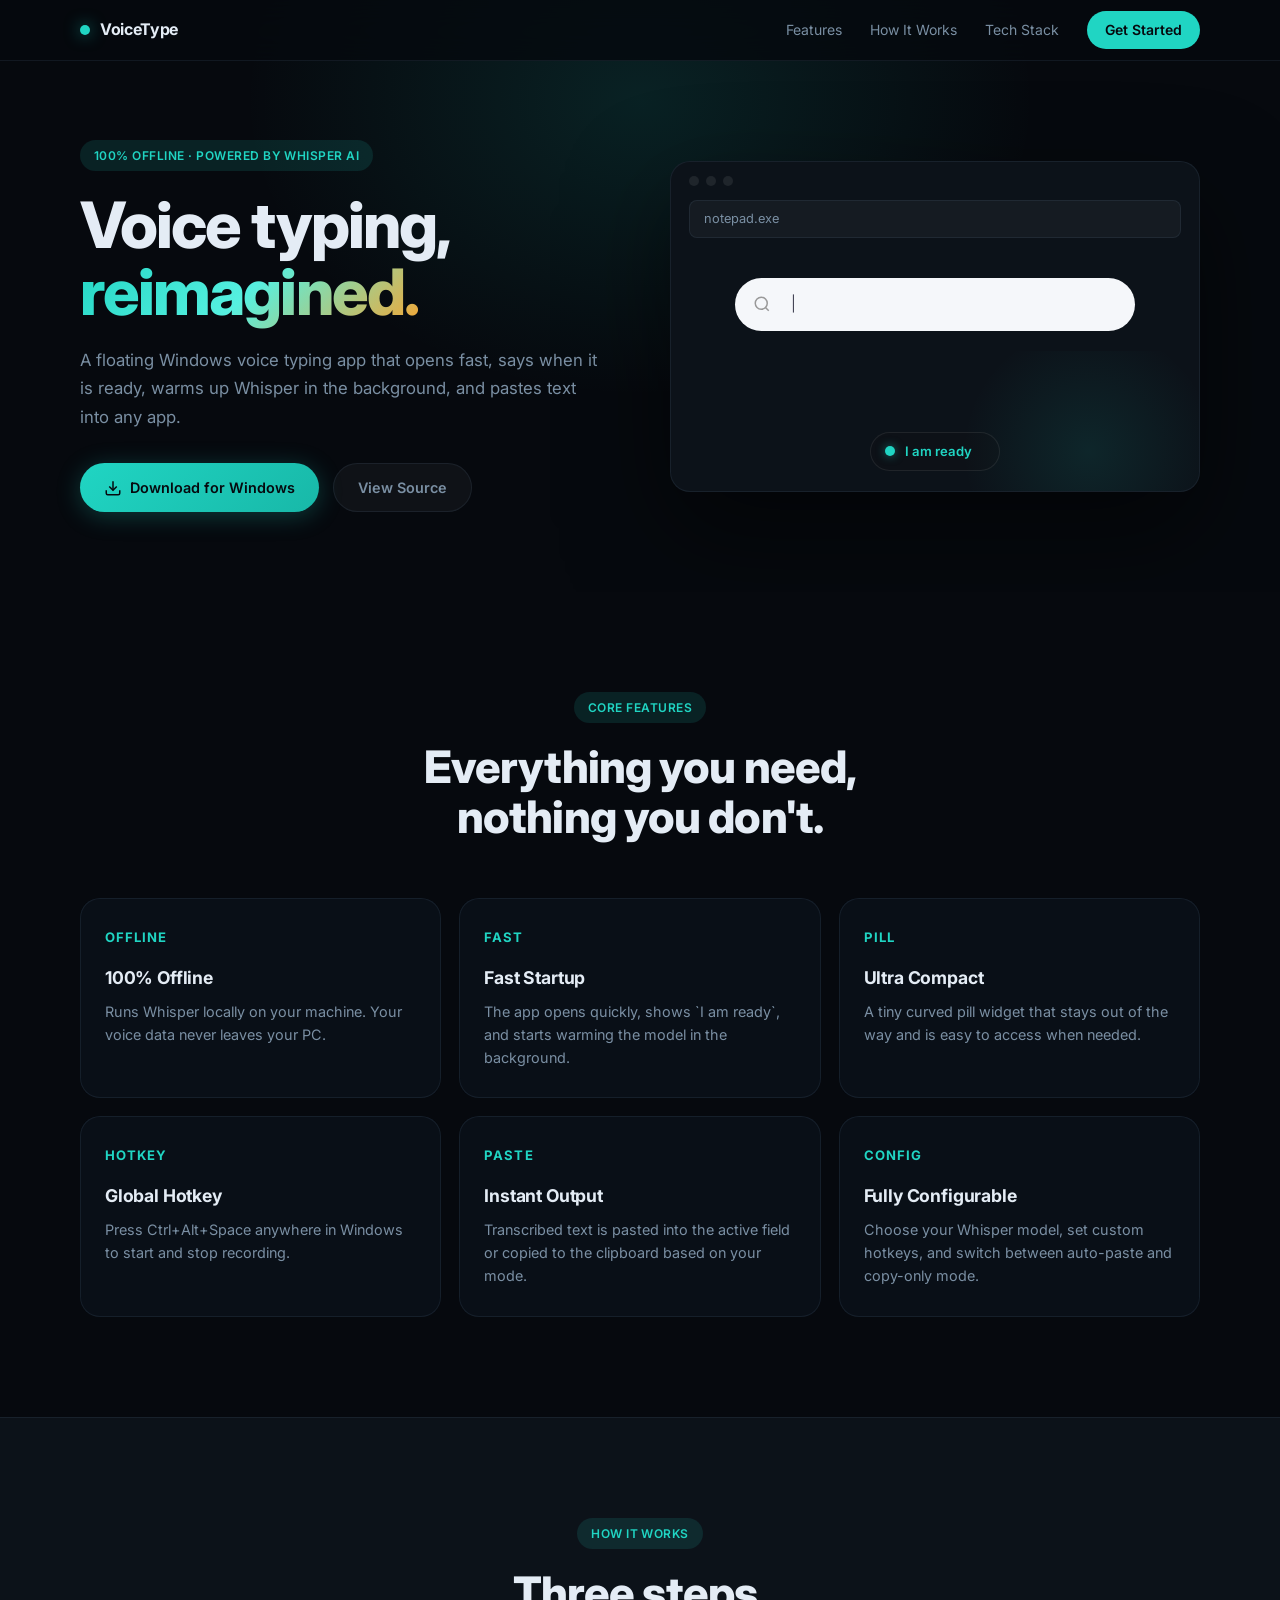
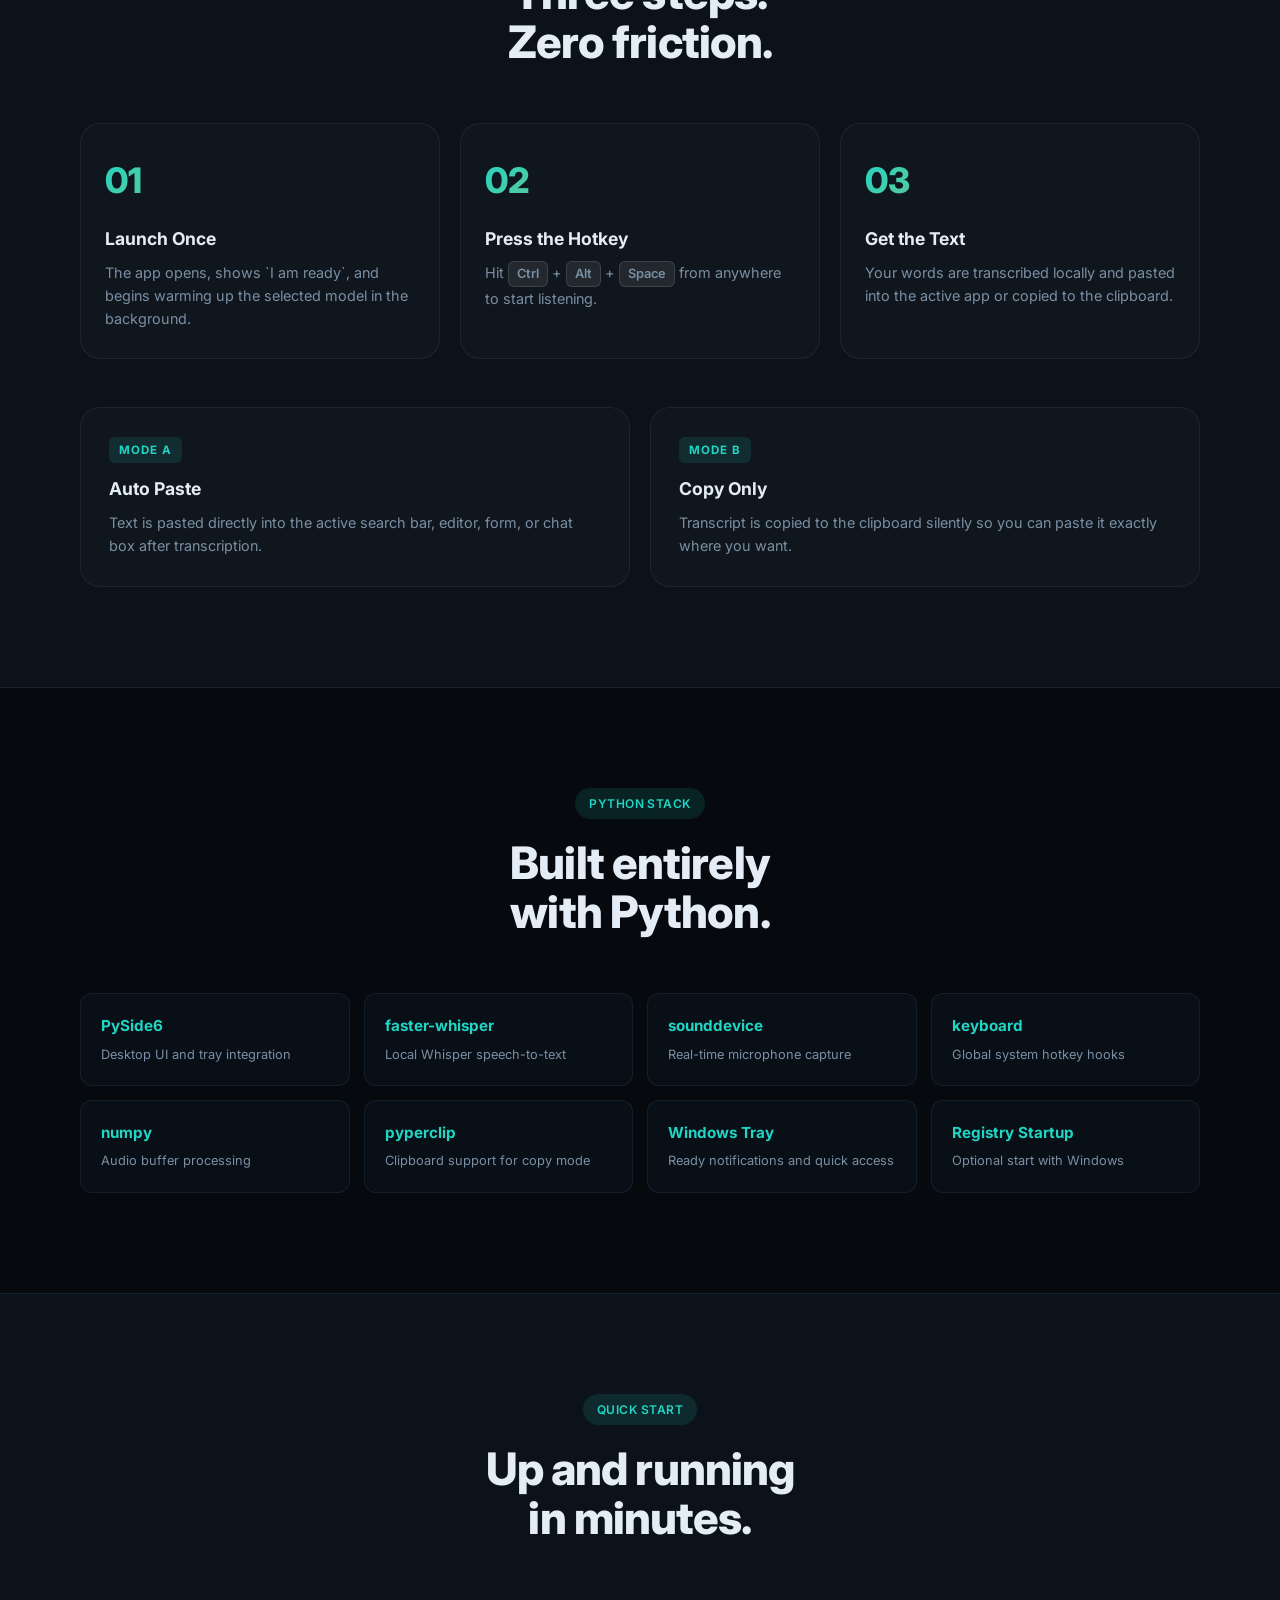
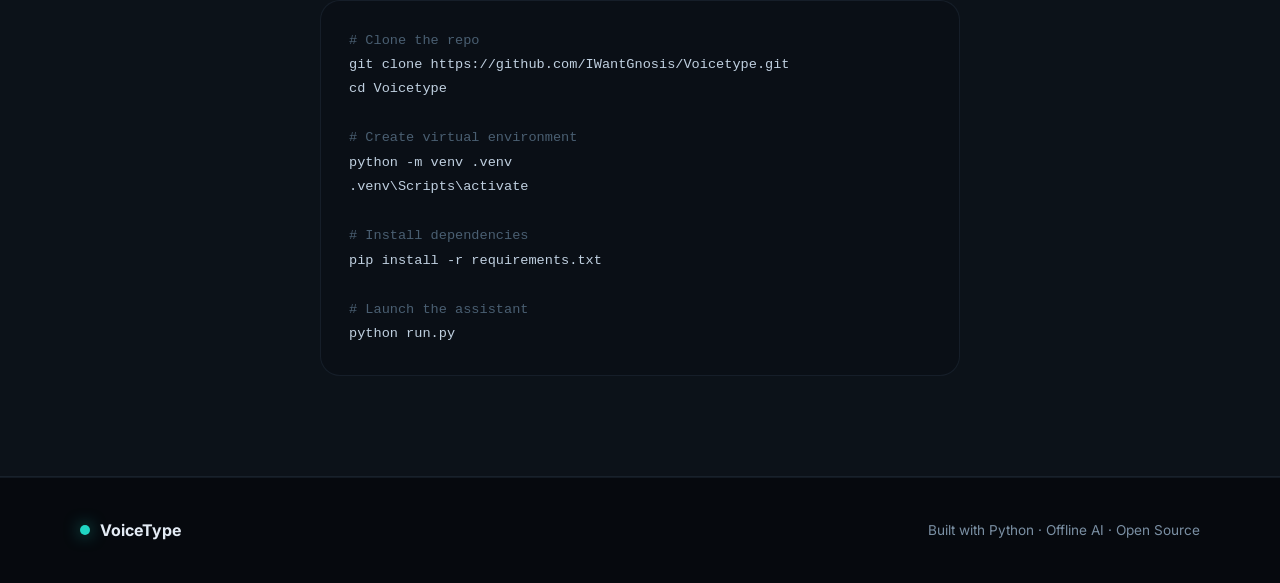
==== commit bd4bb27e: "Optimize startup and refresh GitHub Pages site" ====
--- a/docs/index.html
+++ b/docs/index.html
@@ -3,8 +3,8 @@
 <head>
   <meta charset="utf-8">
   <meta name="viewport" content="width=device-width, initial-scale=1">
-  <title>Voice Typing Assistant — Offline AI Voice Input for Windows</title>
-  <meta name="description" content="A tiny floating voice assistant that transcribes speech locally using Whisper AI. No cloud, no API keys, no subscription. Built with Python.">
+  <title>VoiceType - Offline AI Voice Input for Windows</title>
+  <meta name="description" content="A fast offline voice typing app for Windows with a floating widget, background model warmup, and local Whisper transcription.">
   <link rel="preconnect" href="https://fonts.googleapis.com">
   <link rel="preconnect" href="https://fonts.gstatic.com" crossorigin>
   <link href="https://fonts.googleapis.com/css2?family=Inter:wght@400;500;600;700;800&display=swap" rel="stylesheet">
@@ -12,8 +12,6 @@
   <link rel="stylesheet" href="css/style.css">
 </head>
 <body>
-
-  <!-- ── Navigation ─────────────────────────────────────────────── -->
   <nav class="nav" id="nav">
     <div class="nav-inner">
       <a href="#" class="nav-brand">
@@ -29,28 +27,26 @@
     </div>
   </nav>
 
-  <!-- ── Hero ───────────────────────────────────────────────────── -->
   <section class="hero">
     <div class="hero-glow"></div>
     <div class="container">
       <div class="hero-content fade-up">
         <span class="badge">100% Offline · Powered by Whisper AI</span>
         <h1>Voice typing,<br><span class="gradient-text">reimagined.</span></h1>
-        <p class="hero-sub">A tiny floating pill that listens, transcribes, and pastes — right into any search bar, editor, or chat. No cloud. No API keys. Just speak.</p>
+        <p class="hero-sub">A floating Windows voice typing app that opens fast, says when it is ready, warms up Whisper in the background, and pastes text into any app.</p>
         <div class="hero-btns">
-          <a href="#install" class="btn btn-primary">
+          <a href="https://github.com/IWantGnosis/Voicetype/releases/latest" class="btn btn-primary">
             <svg width="18" height="18" viewBox="0 0 24 24" fill="none" stroke="currentColor" stroke-width="2"><path d="M21 15v4a2 2 0 0 1-2 2H5a2 2 0 0 1-2-2v-4"/><polyline points="7 10 12 15 17 10"/><line x1="12" y1="15" x2="12" y2="3"/></svg>
             Download for Windows
           </a>
-          <a href="#how" class="btn btn-ghost">See How It Works →</a>
-        </div>
-      </div>
-
-      <!-- Interactive pill demo -->
+          <a href="https://github.com/IWantGnosis/Voicetype" class="btn btn-ghost">View Source</a>
+        </div>
+      </div>
+
       <div class="hero-demo fade-up delay-1">
         <div class="demo-window">
           <div class="demo-dots"><span></span><span></span><span></span></div>
-          <div class="demo-url-bar">google.com</div>
+          <div class="demo-url-bar">notepad.exe</div>
           <div class="demo-search-area">
             <div class="demo-search-box">
               <svg width="18" height="18" viewBox="0 0 24 24" fill="none" stroke="#999" stroke-width="2"><circle cx="11" cy="11" r="8"/><line x1="21" y1="21" x2="16.65" y2="16.65"/></svg>
@@ -58,7 +54,6 @@
               <span class="cursor-blink">|</span>
             </div>
           </div>
-          <!-- Floating pill inside the demo -->
           <div class="pill-widget" id="pill-widget">
             <div class="pill-glow" id="pill-glow"></div>
             <div class="pill-body">
@@ -71,7 +66,6 @@
     </div>
   </section>
 
-  <!-- ── Features ───────────────────────────────────────────────── -->
   <section class="section" id="features">
     <div class="container">
       <div class="section-head fade-up">
@@ -80,40 +74,39 @@
       </div>
       <div class="features-grid">
         <div class="feature-card fade-up">
-          <div class="feature-icon">🔒</div>
+          <div class="feature-icon">Offline</div>
           <h3>100% Offline</h3>
-          <p>Runs Whisper locally on your machine. Your voice data never leaves your PC — ever.</p>
+          <p>Runs Whisper locally on your machine. Your voice data never leaves your PC.</p>
         </div>
         <div class="feature-card fade-up delay-1">
-          <div class="feature-icon">⚡</div>
-          <h3>Instant Paste</h3>
-          <p>Transcribed text is pasted directly into the active field — search bars, editors, chat boxes.</p>
+          <div class="feature-icon">Fast</div>
+          <h3>Fast Startup</h3>
+          <p>The app opens quickly, shows `I am ready`, and starts warming the model in the background.</p>
         </div>
         <div class="feature-card fade-up delay-2">
-          <div class="feature-icon">🪶</div>
+          <div class="feature-icon">Pill</div>
           <h3>Ultra Compact</h3>
-          <p>A tiny curved pill widget. Sits at the top of your screen and never blocks your work.</p>
+          <p>A tiny curved pill widget that stays out of the way and is easy to access when needed.</p>
         </div>
         <div class="feature-card fade-up">
-          <div class="feature-icon">⌨️</div>
+          <div class="feature-icon">Hotkey</div>
           <h3>Global Hotkey</h3>
-          <p>Press Ctrl+Alt+Space anywhere — Chrome, Notepad, Word, Slack. It just works.</p>
+          <p>Press Ctrl+Alt+Space anywhere in Windows to start and stop recording.</p>
         </div>
         <div class="feature-card fade-up delay-1">
-          <div class="feature-icon">🎨</div>
-          <h3>Premium Design</h3>
-          <p>Dynamic Island-style floating widget with smooth glow animations and anti-aliased rendering.</p>
+          <div class="feature-icon">Paste</div>
+          <h3>Instant Output</h3>
+          <p>Transcribed text is pasted into the active field or copied to the clipboard based on your mode.</p>
         </div>
         <div class="feature-card fade-up delay-2">
-          <div class="feature-icon">⚙️</div>
+          <div class="feature-icon">Config</div>
           <h3>Fully Configurable</h3>
-          <p>Choose your Whisper model, set custom hotkeys, toggle auto-paste or copy-only mode.</p>
-        </div>
-      </div>
-    </div>
-  </section>
-
-  <!-- ── How It Works ───────────────────────────────────────────── -->
+          <p>Choose your Whisper model, set custom hotkeys, and switch between auto-paste and copy-only mode.</p>
+        </div>
+      </div>
+    </div>
+  </section>
+
   <section class="section section-dark" id="how">
     <div class="container">
       <div class="section-head fade-up">
@@ -124,43 +117,41 @@
         <div class="step fade-up">
           <div class="step-num">01</div>
           <div class="step-content">
-            <h3>Press the Hotkey</h3>
-            <p>Hit <kbd>Ctrl</kbd> + <kbd>Alt</kbd> + <kbd>Space</kbd> from anywhere. The pill glows teal — it's listening.</p>
+            <h3>Launch Once</h3>
+            <p>The app opens, shows `I am ready`, and begins warming up the selected model in the background.</p>
           </div>
         </div>
         <div class="step fade-up delay-1">
           <div class="step-num">02</div>
           <div class="step-content">
-            <h3>Speak Naturally</h3>
-            <p>Talk as you normally would. Whisper AI processes your speech entirely on your local machine.</p>
+            <h3>Press the Hotkey</h3>
+            <p>Hit <kbd>Ctrl</kbd> + <kbd>Alt</kbd> + <kbd>Space</kbd> from anywhere to start listening.</p>
           </div>
         </div>
         <div class="step fade-up delay-2">
           <div class="step-num">03</div>
           <div class="step-content">
-            <h3>Text Appears Instantly</h3>
-            <p>Your words are typed into the active field automatically. Or copied to clipboard — your choice.</p>
-          </div>
-        </div>
-      </div>
-
-      <!-- Mode cards -->
+            <h3>Get the Text</h3>
+            <p>Your words are transcribed locally and pasted into the active app or copied to the clipboard.</p>
+          </div>
+        </div>
+      </div>
+
       <div class="modes fade-up">
         <div class="mode-card">
           <span class="mode-tag">Mode A</span>
           <h3>Auto Paste</h3>
-          <p>Text is pasted directly into the active search bar, form, editor, or chat box after transcription.</p>
+          <p>Text is pasted directly into the active search bar, editor, form, or chat box after transcription.</p>
         </div>
         <div class="mode-card">
           <span class="mode-tag">Mode B</span>
           <h3>Copy Only</h3>
-          <p>Transcript is copied to the clipboard silently. Paste it wherever and whenever you want.</p>
-        </div>
-      </div>
-    </div>
-  </section>
-
-  <!-- ── Tech Stack ─────────────────────────────────────────────── -->
+          <p>Transcript is copied to the clipboard silently so you can paste it exactly where you want.</p>
+        </div>
+      </div>
+    </div>
+  </section>
+
   <section class="section" id="tech">
     <div class="container">
       <div class="section-head fade-up">
@@ -170,7 +161,7 @@
       <div class="tech-grid fade-up">
         <div class="tech-item">
           <span class="tech-name">PySide6</span>
-          <span class="tech-desc">Qt6 GUI — frameless transparent widget</span>
+          <span class="tech-desc">Desktop UI and tray integration</span>
         </div>
         <div class="tech-item">
           <span class="tech-name">faster-whisper</span>
@@ -185,31 +176,30 @@
           <span class="tech-desc">Global system hotkey hooks</span>
         </div>
         <div class="tech-item">
-          <span class="tech-name">Flask</span>
-          <span class="tech-desc">Showcase website backend</span>
-        </div>
-        <div class="tech-item">
-          <span class="tech-name">pyperclip</span>
-          <span class="tech-desc">Cross-platform clipboard access</span>
-        </div>
-        <div class="tech-item">
           <span class="tech-name">numpy</span>
           <span class="tech-desc">Audio buffer processing</span>
         </div>
         <div class="tech-item">
-          <span class="tech-name">pystray</span>
-          <span class="tech-desc">System tray integration</span>
-        </div>
-      </div>
-    </div>
-  </section>
-
-  <!-- ── Install ────────────────────────────────────────────────── -->
+          <span class="tech-name">pyperclip</span>
+          <span class="tech-desc">Clipboard support for copy mode</span>
+        </div>
+        <div class="tech-item">
+          <span class="tech-name">Windows Tray</span>
+          <span class="tech-desc">Ready notifications and quick access</span>
+        </div>
+        <div class="tech-item">
+          <span class="tech-name">Registry Startup</span>
+          <span class="tech-desc">Optional start with Windows</span>
+        </div>
+      </div>
+    </div>
+  </section>
+
   <section class="section section-dark" id="install">
     <div class="container">
       <div class="section-head fade-up">
         <span class="badge">Quick Start</span>
-        <h2>Up and running<br>in 60 seconds.</h2>
+        <h2>Up and running<br>in minutes.</h2>
       </div>
       <div class="install-card fade-up">
         <pre><code><span class="cmd-comment"># Clone the repo</span>
@@ -224,12 +214,11 @@
 pip install -r requirements.txt
 
 <span class="cmd-comment"># Launch the assistant</span>
-python app.py</code></pre>
-      </div>
-    </div>
-  </section>
-
-  <!-- ── Footer ─────────────────────────────────────────────────── -->
+python run.py</code></pre>
+      </div>
+    </div>
+  </section>
+
   <footer class="footer">
     <div class="container footer-inner">
       <div class="footer-brand">
--- a/docs/css/style.css
+++ b/docs/css/style.css
@@ -1,24 +1,18 @@
-/* ═══════════════════════════════════════════════════════════════════
-   Voice Typing Assistant — Showcase Website
-   Premium dark theme with teal accent
-   ═══════════════════════════════════════════════════════════════════ */
-
 :root {
-  --bg:         #06090e;
-  --bg-card:    rgba(12, 18, 28, 0.72);
+  --bg: #06090e;
+  --bg-card: rgba(12, 18, 28, 0.72);
   --bg-elevate: #0c1219;
-  --border:     rgba(130, 170, 200, 0.1);
-  --text:       #e4ecf5;
-  --text-dim:   #7a8fa3;
-  --accent:     #20d5c3;
+  --border: rgba(130, 170, 200, 0.1);
+  --text: #e4ecf5;
+  --text-dim: #7a8fa3;
+  --accent: #20d5c3;
   --accent-dim: rgba(32, 213, 195, 0.12);
-  --amber:      #f7a531;
-  --radius:     20px;
-  --radius-sm:  12px;
-  --font:       'Inter', -apple-system, BlinkMacSystemFont, sans-serif;
-}
-
-/* ── Reset ──────────────────────────────────────────────────────── */
+  --amber: #f7a531;
+  --radius: 20px;
+  --radius-sm: 12px;
+  --font: "Inter", -apple-system, BlinkMacSystemFont, sans-serif;
+}
+
 *, *::before, *::after { box-sizing: border-box; margin: 0; padding: 0; }
 html { scroll-behavior: smooth; -webkit-font-smoothing: antialiased; }
 
@@ -38,7 +32,6 @@
   margin: 0 auto;
 }
 
-/* ── Navigation ─────────────────────────────────────────────────── */
 .nav {
   position: fixed;
   top: 0;
@@ -102,7 +95,6 @@
   box-shadow: 0 4px 20px rgba(32, 213, 195, 0.3);
 }
 
-/* ── Hero ───────────────────────────────────────────────────────── */
 .hero {
   position: relative;
   padding: 140px 0 80px;
@@ -169,7 +161,6 @@
   flex-wrap: wrap;
 }
 
-/* ── Buttons ────────────────────────────────────────────────────── */
 .btn {
   display: inline-flex;
   align-items: center;
@@ -204,7 +195,6 @@
   background: rgba(255, 255, 255, 0.07);
 }
 
-/* ── Hero Demo (interactive pill mockup) ────────────────────────── */
 .demo-window {
   position: relative;
   background: #0c1219;
@@ -216,7 +206,7 @@
 }
 
 .demo-window::after {
-  content: '';
+  content: "";
   position: absolute;
   bottom: -60px;
   right: -40px;
@@ -279,7 +269,6 @@
   font-weight: 300;
 }
 
-/* ── Pill widget (in demo) ──────────────────────────────────────── */
 .pill-widget {
   position: absolute;
   bottom: 20px;
@@ -324,20 +313,23 @@
   white-space: nowrap;
 }
 
-/* Pill states */
 .pill-widget.listening .pill-glow {
   opacity: 1;
   background: rgba(32, 213, 195, 0.12);
 }
+
 .pill-widget.listening .pill-body {
   border-color: rgba(32, 213, 195, 0.3);
 }
+
 .pill-widget.listening .pill-dot {
   background: #20d5c3;
   box-shadow: 0 0 14px rgba(32, 213, 195, 0.6);
   animation: pulse-dot 1.2s ease-in-out infinite;
 }
-.pill-widget.listening .pill-label {
+
+.pill-widget.listening .pill-label,
+.pill-widget.processing .pill-label {
   color: #e4ecf5;
 }
 
@@ -345,27 +337,26 @@
   opacity: 1;
   background: rgba(247, 165, 49, 0.1);
 }
+
 .pill-widget.processing .pill-body {
   border-color: rgba(247, 165, 49, 0.3);
 }
+
 .pill-widget.processing .pill-dot {
   background: #f7a531;
   box-shadow: 0 0 14px rgba(247, 165, 49, 0.5);
   animation: pulse-dot 0.6s ease-in-out infinite;
 }
-.pill-widget.processing .pill-label {
-  color: #e4ecf5;
-}
 
 .pill-widget.done .pill-dot {
   background: #20d5c3;
   box-shadow: 0 0 10px rgba(32, 213, 195, 0.5);
 }
+
 .pill-widget.done .pill-label {
   color: #20d5c3;
 }
 
-/* ── Sections ───────────────────────────────────────────────────── */
 .section {
   padding: 100px 0;
 }
@@ -388,7 +379,6 @@
   line-height: 1.1;
 }
 
-/* ── Feature cards ──────────────────────────────────────────────── */
 .features-grid {
   display: grid;
   grid-template-columns: repeat(3, 1fr);
@@ -411,7 +401,11 @@
 }
 
 .feature-icon {
-  font-size: 1.6rem;
+  font-size: 0.82rem;
+  letter-spacing: 0.08em;
+  text-transform: uppercase;
+  color: var(--accent);
+  font-weight: 700;
   margin-bottom: 16px;
 }
 
@@ -422,13 +416,21 @@
   letter-spacing: -0.01em;
 }
 
-.feature-card p {
+.feature-card p,
+.step-content p,
+.mode-card p,
+.tech-desc,
+.footer p {
   color: var(--text-dim);
+}
+
+.feature-card p,
+.step-content p,
+.mode-card p {
   font-size: 0.9rem;
   line-height: 1.6;
 }
 
-/* ── Steps ──────────────────────────────────────────────────────── */
 .steps {
   display: grid;
   grid-template-columns: repeat(3, 1fr);
@@ -456,16 +458,11 @@
   margin-bottom: 16px;
 }
 
-.step-content h3 {
+.step-content h3,
+.mode-card h3 {
   font-size: 1.1rem;
   font-weight: 700;
   margin-bottom: 8px;
-}
-
-.step-content p {
-  color: var(--text-dim);
-  font-size: 0.9rem;
-  line-height: 1.6;
 }
 
 kbd {
@@ -479,7 +476,6 @@
   font-weight: 600;
 }
 
-/* ── Mode cards ─────────────────────────────────────────────────── */
 .modes {
   display: grid;
   grid-template-columns: 1fr 1fr;
@@ -506,19 +502,6 @@
   margin-bottom: 12px;
 }
 
-.mode-card h3 {
-  font-size: 1.2rem;
-  font-weight: 700;
-  margin-bottom: 8px;
-}
-
-.mode-card p {
-  color: var(--text-dim);
-  font-size: 0.9rem;
-  line-height: 1.6;
-}
-
-/* ── Tech grid ──────────────────────────────────────────────────── */
 .tech-grid {
   display: grid;
   grid-template-columns: repeat(4, 1fr);
@@ -548,10 +531,8 @@
 
 .tech-desc {
   font-size: 0.8rem;
-  color: var(--text-dim);
-}
-
-/* ── Install card ───────────────────────────────────────────────── */
+}
+
 .install-card {
   max-width: 640px;
   margin: 0 auto;
@@ -564,7 +545,7 @@
 
 .install-card pre {
   margin: 0;
-  font-family: 'JetBrains Mono', 'Fira Code', monospace;
+  font-family: "JetBrains Mono", "Fira Code", monospace;
   font-size: 0.85rem;
   line-height: 1.8;
   color: #c0d0e0;
@@ -574,7 +555,6 @@
   color: #4a5f72;
 }
 
-/* ── Footer ─────────────────────────────────────────────────────── */
 .footer {
   padding: 40px 0;
   border-top: 1px solid var(--border);
@@ -594,11 +574,9 @@
 }
 
 .footer p {
-  color: var(--text-dim);
   font-size: 0.85rem;
 }
 
-/* ── Animations ─────────────────────────────────────────────────── */
 @keyframes blink {
   50% { opacity: 0; }
 }
@@ -608,7 +586,6 @@
   50% { transform: scale(1.3); }
 }
 
-/* Scroll reveal */
 .fade-up {
   opacity: 0;
   transform: translateY(30px);
@@ -623,7 +600,6 @@
 .delay-1 { transition-delay: 0.1s; }
 .delay-2 { transition-delay: 0.2s; }
 
-/* ── Responsive ─────────────────────────────────────────────────── */
 @media (max-width: 900px) {
   .hero .container {
     grid-template-columns: 1fr;
